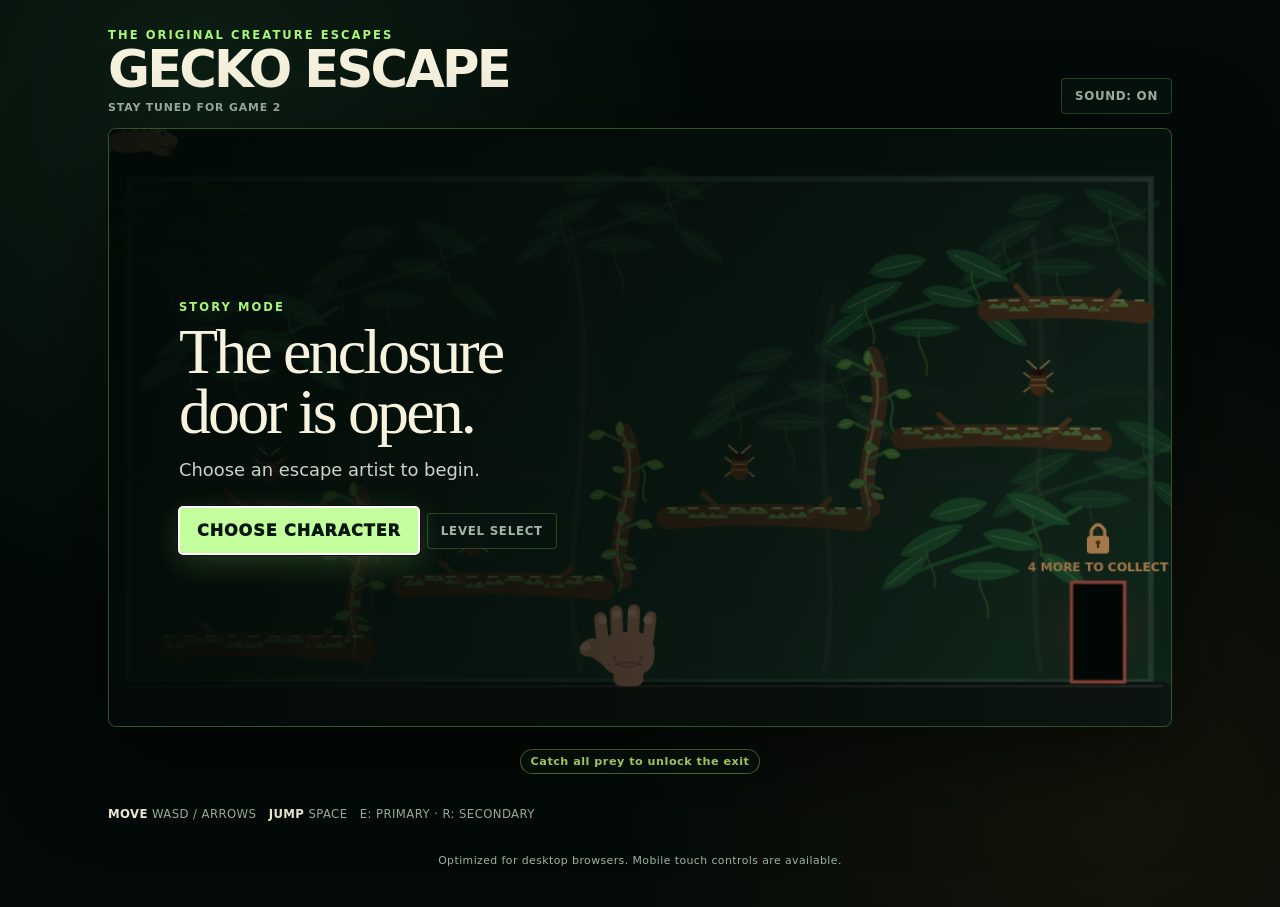
==== index.html @ ec593142 "Load Frenchie E sprite cleanup" ====
<!doctype html>
<html lang="en">
  <head>
    <meta charset="UTF-8" />
    <meta name="viewport" content="width=device-width, initial-scale=1, viewport-fit=cover" />
    <meta name="theme-color" content="#07150f" />
    <meta name="description" content="A tiny reptile and amphibian escape game by Alien Arboreal." />
    <title>Gecko Escape</title>
    <link rel="icon" href="data:image/svg+xml,%3Csvg xmlns='http://www.w3.org/2000/svg' viewBox='0 0 64 64'%3E%3Crect width='64' height='64' rx='14' fill='%2307150f'/%3E%3Cpath d='M13 34c7-15 22-21 35-12 7 5 3 14-5 12-5-1-5-7-1-8-9-5-17 2-20 10-2 6-7 10-12 9' fill='none' stroke='%238fe36a' stroke-width='6' stroke-linecap='round'/%3E%3Ccircle cx='48' cy='24' r='2' fill='%23fff7d6'/%3E%3C/svg%3E" />
    <link rel="stylesheet" href="style.css?v=20261022-main-stage-sizing" />
  </head>
  <body>
    <main class="game-shell">
      <header class="game-header">
        <div>
          <p class="eyebrow">ALIEN ARBOREAL PRESENTS</p>
          <h1>GECKO ESCAPE</h1>
          <p class="game-two-note">STAY TUNED FOR GAME 2</p>
        </div>
        <button id="soundButton" class="icon-button" type="button" aria-pressed="true" aria-label="Turn sound off">SOUND: ON</button>
      </header>

      <section class="stage-wrap" aria-label="Gecko Escape game">
        <canvas id="game" width="960" height="540" tabindex="0" aria-label="Gecko Escape. Choose a character, use arrow keys or WASD to move, Space to jump, and E for your ability."></canvas>

        <div id="overlay" class="overlay">
          <div class="panel">
            <button id="introBackButton" class="intro-back-button hidden" type="button">← BACK TO CHARACTERS</button>
            <p id="panelKicker" class="panel-kicker">STORY MODE</p>
            <h2 id="panelTitle">The enclosure door is open.</h2>
            <p id="panelText">This is almost certainly a trap. Unfortunately, you are a gecko.</p>
            <div id="characterSelect" class="character-select hidden" aria-label="Choose your escape artist">
              <button type="button" class="character-card" data-character="chameleon">
                <span class="character-icon chameleon-icon" aria-hidden="true">◉</span>
                <strong>CHAMELEON</strong>
                <small>Catches bugs with its tongue and changes colour to camouflage.</small>
              </button>
              <button type="button" class="character-card" data-character="crested">
                <span class="character-icon crested-icon" aria-hidden="true">♛</span>
                <strong>CRESTED GECKO</strong>
                <small>Uses a short tongue for nearby prey and drops its tail to escape danger.</small>
              </button>
              <button type="button" class="character-card" data-character="newt">
                <span class="character-icon newt-icon" aria-hidden="true">●</span>
                <strong>FIRE-BELLY NEWT</strong>
                <small>Regenerates health behind a temporary shield, uses toxic defence, and never needs air.</small>
              </button>
              <button type="button" class="character-card" data-character="frog">
                <span class="character-icon frog-icon" aria-hidden="true">●</span>
                <strong>DART FROG</strong>
                <small>Choose Azureus or the golden poison dart frog.</small>
              </button>
              <button type="button" class="character-card" data-character="boa">
                <span class="character-icon boa-icon" aria-hidden="true">≈</span>
                <strong>BLACK COLOMBIAN BOA</strong>
                <small>Coils to constrict hazards and strikes living enemies.</small>
              </button>
              <button type="button" class="character-card" data-character="opossum">
                <span class="character-icon opossum-icon" aria-hidden="true"><svg viewBox="0 0 40 40" width="32" height="32"><path d="M5 25C5 12 25 9 32 19c4 6-1 13-10 13H9Z" fill="#aaa5a0"/><path d="M29 18l9 4-8 4Z" fill="#efb2ae"/><circle cx="29" cy="18" r="2" fill="#111"/><path d="M8 28C-1 29 0 37 8 35" fill="none" stroke="#efb2ae" stroke-width="2.5" stroke-linecap="round"/><circle cx="13" cy="13" r="5" fill="#e6b2af"/></svg></span>
                <strong>VIRGINIA OPOSSUM</strong>
                <small>Hisses to stun nearby enemies and plays dead to avoid danger.</small>
              </button>
              <button type="button" class="character-card" data-character="bat">
                <span class="character-icon bat-icon" aria-hidden="true">🦇</span>
                <strong>EGYPTIAN FRUIT BAT</strong>
                <small>Flies automatically, hangs upside down, and uses echolocation to reveal food.</small>
              </button>
              <button type="button" class="character-card" data-character="goat">
                <span class="character-icon goat-icon" aria-hidden="true">♑</span>
                <strong>GOAT</strong>
                <small>Headbutts enemies and launches into an unreasonable mountain scramble.</small>
              </button>
              <button type="button" class="character-card" data-character="highland">
                <span class="character-icon highland-icon" aria-hidden="true">♉</span>
                <strong>HIGHLAND COW</strong>
                <small>Tosses enemies with its horns and becomes an unstoppable wall of hair.</small>
              </button>
              <button type="button" class="character-card" data-character="devilfox">
                <span class="character-icon devilfox-icon" aria-hidden="true">♢</span>
                <strong>FOX</strong>
                <small>Pounces on enemies and blinks through danger in a cloud of beautiful misconduct.</small>
              </button>
              <button type="button" class="character-card hidden" data-character="foxLab">
                <span class="character-icon devilfox-icon" aria-hidden="true">🦊</span>
                <strong>EXPERIMENTAL FOX</strong>
                <small>Separate movement prototype. Run, turn, jump, and land.</small>
              </button>
              <button type="button" class="character-card hidden" data-character="foxAlt">
                <span class="character-icon devilfox-icon" aria-hidden="true">🦊</span>
                <strong>ALT FOX</strong>
                <small>Saved version of the fox movement prototype.</small>
              </button>
            </div>
            <div id="levelSelect" class="character-select hidden" aria-label="Choose a level">
              <button type="button" class="character-card" data-level="0"><strong>LEVEL 1</strong><small>Enclosure</small></button>
              <button type="button" class="character-card" data-level="1"><strong>LEVEL 2</strong><small>Aquarium</small></button>
              <button type="button" class="character-card" data-level="2"><strong>LEVEL 3</strong><small>Kitchen</small></button>
              <button type="button" class="character-card" data-level="3"><strong>LEVEL 4</strong><small>Living Room</small></button>
              <button type="button" class="character-card" data-level="4"><strong>LEVEL 5</strong><small>Highway</small></button>
              <button type="button" class="character-card" data-level="5"><strong>LEVEL 6</strong><small>Boat Escape</small></button>
              <button type="button" class="character-card hidden" data-level="6"><strong>FOX MOVEMENT LAB</strong><small>Experimental Fox</small></button>
            </div>
            <div class="start-actions">
              <button id="primaryButton" class="primary-button" type="button">BEGIN ESCAPE</button>
              <button id="secondaryButton" class="secondary-button hidden" type="button">LEVEL SELECT</button>
            </div>
            <div id="crestedSkinSelect" class="crest-skin-select hidden" role="group" aria-label="Choose crested gecko pattern">
              <span>CRESTED GECKO PATTERN</span>
              <button type="button" data-crestie-skin="classic" aria-pressed="true">Classic</button>
              <button type="button" data-crestie-skin="super-dalmatian" aria-pressed="false">Super Dalmatian</button>
              <button type="button" data-crestie-skin="halloween" aria-pressed="false">Harlequin / Halloween</button>
            </div>
            <div id="frogSkinSelect" class="frog-skin-select hidden" role="group" aria-label="Choose dart frog species">
              <span>DART FROG SPECIES</span>
              <button type="button" data-frog-skin="azureus" aria-pressed="true">Azureus (Blue)</button>
              <button type="button" data-frog-skin="terribilis" aria-pressed="false">Terribilis (Yellow)</button>
            </div>
          </div>
        </div>

        <div id="hud" class="hud hidden" aria-live="polite">
          <span id="levelLabel">LEVEL 1 · EASY</span>
          <span id="bugLabel">BUGS 0/3</span>
          <span id="abilityLabel">ABILITY READY</span>
          <span id="lifeLabel">♥ ♥ ♥</span>
          <div class="hud-actions" aria-label="Level navigation">
            <button id="gameCharactersButton" class="hud-nav-button" type="button" aria-label="Back to characters">CHARACTERS</button>
            <button id="restartLevelButton" class="hud-nav-button hud-restart-button" type="button" aria-label="Restart this level">RESTART</button>
            <button id="gameBackButton" class="hud-nav-button" type="button" aria-label="Open level select">LEVEL SELECT</button>
          </div>
        </div>
      </section>

      <p id="objectiveHint" class="objective-hint" aria-live="polite">Catch all prey to unlock the exit</p>
      <div class="controls-row">
        <p class="keyboard-help"><strong>MOVE</strong> WASD / ARROWS &nbsp; <strong>JUMP</strong> SPACE &nbsp; <span id="abilityKeyHelp">E: PRIMARY · R: SECONDARY</span></p>
        <div class="touch-controls" aria-label="Touch controls">
          <div class="touch-move">
            <span class="touch-control-label">MOVE</span>
            <div id="moveStick" class="move-stick" role="slider" aria-label="Move in any direction" aria-valuemin="-1" aria-valuemax="1" aria-valuenow="0" aria-valuetext="Neutral">
              <span class="move-stick-knob" id="moveStickKnob" aria-hidden="true"></span>
            </div>
          </div>
          <div class="touch-actions" aria-label="Actions">
            <button type="button" data-control="jump" aria-label="Jump">JUMP ↑</button>
            <button id="abilityButton" type="button" data-control="primary" class="ability-control" aria-label="Use primary ability">ABILITY</button>
            <button id="tongueButton" type="button" data-control="secondary" class="tongue-control hidden" aria-label="Use secondary ability">SPECIAL</button>
            <button type="button" data-control="investigate" class="hidden" aria-label="Investigate">SNIFF</button>
          </div>
        </div>
      </div>
      <p class="browser-note">Optimized for desktop browsers. Mobile touch controls are available.</p>
    </main>
    <script src="game.js?v=20261024-frenchie-e-shape-cleanup"></script>
  </body>
</html>
---- style.css ----
:root {
  color-scheme: dark;
  --ink: #f7f3df;
  --muted: #9eb6a6;
  --acid: #a9f576;
  --acid-dark: #234d31;
  --night: #030a07;
  --panel: #0a1912;
  --line: rgba(169, 245, 118, 0.22);
}

* { box-sizing: border-box; }

html, body { min-height: 100%; }

body {
  margin: 0;
  background:
    radial-gradient(circle at 16% 12%, rgba(45, 105, 65, .22), transparent 32rem),
    radial-gradient(circle at 88% 90%, rgba(110, 79, 33, .16), transparent 34rem),
    var(--night);
  color: var(--ink);
  font-family: Inter, ui-sans-serif, system-ui, -apple-system, BlinkMacSystemFont, "Segoe UI", sans-serif;
  overflow-x: hidden;
}

button { font: inherit; }

.game-shell {
  width: min(1120px, 100%);
  min-height: 100vh;
  min-height: 100dvh;
  margin: 0 auto;
  padding: max(clamp(14px, 2.5vw, 28px), env(safe-area-inset-top)) max(clamp(14px, 2.5vw, 28px), env(safe-area-inset-right)) max(clamp(14px, 2.5vw, 28px), env(safe-area-inset-bottom)) max(clamp(14px, 2.5vw, 28px), env(safe-area-inset-left));
  display: grid;
  align-content: center;
  gap: 14px;
}

.game-header {
  display: flex;
  align-items: end;
  justify-content: space-between;
  gap: 18px;
}

.eyebrow,
.panel-kicker {
  margin: 0 0 4px;
  color: var(--acid);
  font-size: .72rem;
  font-weight: 900;
  letter-spacing: .18em;
}

h1 {
  margin: 0;
  font-size: clamp(1.55rem, 4vw, 3.3rem);
  line-height: .9;
  letter-spacing: -.055em;
}

.game-two-note { margin: 9px 0 0; color: var(--muted); font-size: .68rem; font-weight: 850; letter-spacing: .08em; }

.icon-button,
.secondary-button {
  border: 1px solid var(--line);
  background: rgba(7, 21, 15, .8);
  color: var(--muted);
  padding: 10px 13px;
  border-radius: 4px;
  font-size: .74rem;
  font-weight: 800;
  letter-spacing: .06em;
  cursor: pointer;
}

.stage-wrap {
  position: relative;
  width: 100%;
  aspect-ratio: 16 / 9;
  overflow: hidden;
  border: 1px solid rgba(169, 245, 118, .28);
  border-radius: 8px;
  background: #07150f;
  box-shadow: 0 30px 100px rgba(0,0,0,.52), inset 0 0 0 1px rgba(255,255,255,.03);
}

canvas {
  display: block;
  width: 100%;
  height: 100%;
  touch-action: none;
}

.overlay {
  position: absolute;
  inset: 0;
  display: grid;
  place-items: center;
  padding: 24px;
  background: linear-gradient(90deg, rgba(2,9,6,.93), rgba(2,9,6,.62) 60%, rgba(2,9,6,.28));
  overflow-y: auto;
}

.panel {
  width: min(760px, 100%);
  padding: clamp(22px, 4vw, 46px);
  margin-right: auto;
}

.panel h2 {
  max-width: 12ch;
  margin: 8px 0 14px;
  font-family: Georgia, "Times New Roman", serif;
  font-size: clamp(2rem, 5vw, 4.7rem);
  font-weight: 400;
  line-height: .94;
  letter-spacing: -.045em;
}

.panel p:not(.panel-kicker) {
  max-width: 42ch;
  margin: 0 0 24px;
  color: #c7d5ca;
  font-size: clamp(.95rem, 1.8vw, 1.12rem);
  line-height: 1.55;
}

.primary-button {
  border: 0;
  border-radius: 4px;
  background: var(--acid);
  color: #07150f;
  padding: 14px 18px;
  font-weight: 950;
  letter-spacing: .06em;
  cursor: pointer;
  box-shadow: 0 8px 30px rgba(169,245,118,.2);
}

.primary-button:hover,
.primary-button:focus-visible { background: #c3ff9d; transform: translateY(-1px); }

.secondary-button { margin-left: 8px; }

.start-actions { display: flex; align-items: center; gap: 8px; margin-top: 12px; }
.start-actions .secondary-button { margin-left: 0; }
.crest-skin-select { display: flex; flex-wrap: wrap; align-items: center; gap: 5px; margin: 9px 0 0; }
.crest-skin-select span { margin-right: 3px; color: #b8c9bc; font-size: .62rem; font-weight: 900; letter-spacing: .07em; }
.crest-skin-select button { padding: 4px 8px; border: 1px solid var(--line); border-radius: 999px; background: rgba(16,37,26,.72); color: var(--ink); font: inherit; font-size: .66rem; line-height: 1.2; cursor: pointer; }
.crest-skin-select button[aria-pressed="true"],
.frog-skin-select button[aria-pressed="true"] { border-color: var(--acid); color: var(--acid); }
.frog-skin-select { display: flex; flex-wrap: wrap; align-items: center; gap: 5px; margin: 8px 0 0; }
.frog-skin-select span { margin-right: 3px; color: #b8c9bc; font-size: .62rem; font-weight: 900; letter-spacing: .07em; }
.frog-skin-select button { padding: 4px 8px; border: 1px solid var(--line); border-radius: 999px; background: rgba(16,37,26,.72); color: var(--ink); font: inherit; font-size: .66rem; line-height: 1.2; cursor: pointer; }
.intro-back-button { display: inline-flex; min-height: 32px; margin: 0 0 9px; padding: 5px 10px; border: 1px solid var(--line); border-radius: 999px; background: rgba(16,37,26,.72); color: var(--ink); font: inherit; font-size: .67rem; font-weight: 900; letter-spacing: .05em; cursor: pointer; }
.intro-back-button:hover,.intro-back-button:focus-visible { border-color: var(--acid); color: var(--acid); }

.character-select {
  display: grid;
  grid-template-columns: repeat(3, minmax(0, 1fr));
  gap: 8px;
  margin: 12px 0 0;
}

.character-card {
  min-height: 112px;
  padding: 10px 11px;
  border: 1px solid var(--line);
  border-radius: 7px;
  background: rgba(7, 21, 15, .88);
  color: var(--ink);
  text-align: left;
  cursor: pointer;
}

.character-card:hover,
.character-card:focus-visible,
.character-card.is-selected {
  border-color: var(--acid);
  background: #10251a;
  transform: translateY(-2px);
}

.character-card strong,
.character-card small { display: block; }
.character-card strong { margin: 6px 0 4px; font-size: .75rem; letter-spacing: .05em; }
.character-card small { color: #b8c9bc; font-size: .76rem; line-height: 1.35; }
.character-icon { display: grid; place-items: center; width: 36px; height: 36px; border-radius: 50%; font-size: 1.2rem; }
.chameleon-icon { background: #567d35; color: #efffb4; }
.crested-icon { background: #a9f576; color: #07150f; }
.newt-icon { background: #15171a; color: #f05a31; border: 2px solid #f05a31; }
.frog-icon { background: #246fbb; color: #071626; border: 2px solid #6dc5ff; }
.boa-icon { background: #08090a; color: #aaaeb5; border: 2px solid #555b63; font-size: 1.6rem; }
.raccoon-icon { background: #73777a; color: #1d2022; border: 2px solid #bfc3c4; }
.opossum-icon { background: #b8b2aa; color: #5c4a49; border: 2px solid #e2adad; font-size: 1.5rem; }
.bat-icon { background: #26243a; color: #d5b0ff; border: 2px solid #806956; font-size: 1.6rem; }
.goat-icon { background: #d9d0bb; color: #493b2d; border: 2px solid #8d806e; font-size: 1.5rem; }
.highland-icon { background: #a95029; color: #f2ddbd; border: 2px solid #d17a43; font-size: 1.5rem; }
.devilfox-icon { background: #45143b; color: #ff82bd; border: 2px solid #b74766; font-size: 1.5rem; }

.hud {
  position: absolute;
  inset: 0 0 auto;
  display: flex;
  justify-content: space-between;
  gap: 12px;
  padding: 13px 16px;
  color: #f8f4de;
  font-size: clamp(.68rem, 1.5vw, .83rem);
  font-weight: 900;
  letter-spacing: .08em;
  pointer-events: none;
  text-shadow: 0 2px 5px #000;
}

#lifeLabel { color: #f2a19b; }

.hud-actions {
  position: absolute;
  top: 44px;
  right: 12px;
  z-index: 2;
  display: flex;
  gap: 6px;
  pointer-events: auto;
}
.hud-nav-button {
  min-height: 34px;
  padding: 6px 10px;
  border: 1px solid rgba(169,245,118,.48);
  border-radius: 999px;
  background: rgba(7,21,15,.92);
  color: #f8f4de;
  font: inherit;
  font-size: .62rem;
  font-weight: 900;
  letter-spacing: .06em;
  cursor: pointer;
}
.hud-nav-button:hover,.hud-nav-button:focus-visible { border-color: var(--acid); color: var(--acid); }
.objective-hint { width: max-content; max-width: 100%; margin: 8px auto 0; padding: 5px 10px; border: 1px solid rgba(210,255,127,.42); border-radius: 999px; background: rgba(7,21,15,.86); color: #d2ff7f; text-align: center; font-size: clamp(.58rem, 1.25vw, .7rem); font-weight: 900; letter-spacing: .045em; }
.hud-restart-button { border-color: rgba(210,255,127,.72); }
.browser-note { margin: 0 0 12px; color: var(--muted); text-align: center; font-size: .68rem; letter-spacing: .04em; }

.controls-row {
  display: flex;
  align-items: center;
  justify-content: space-between;
  gap: 16px;
  min-height: 52px;
}

.keyboard-help {
  margin: 0;
  color: var(--muted);
  font-size: .73rem;
  letter-spacing: .035em;
}

.keyboard-help strong { color: var(--ink); }

.touch-controls { display: none; }

.touch-move { position: relative; display: grid; justify-items: center; gap: 5px; flex: 0 0 auto; touch-action: none; }
.touch-move::before {
  content: "";
  position: absolute;
  z-index: 1;
  inset: -20px;
  border-radius: 50%;
  background: transparent;
  touch-action: none;
}
.touch-actions { position: relative; z-index: 2; }
.touch-control-label { color: var(--muted); font-size: .58rem; font-weight: 900; letter-spacing: .14em; }
.move-stick {
  position: relative;
  width: 112px;
  height: 112px;
  border: 1px solid rgba(169,245,118,.42);
  border-radius: 50%;
  background: radial-gradient(circle, rgba(169,245,118,.12) 0 34%, rgba(16,37,26,.96) 36% 100%);
  box-shadow: inset 0 0 0 7px rgba(255,255,255,.025), 0 5px 16px rgba(0,0,0,.28);
  touch-action: none;
  user-select: none;
  -webkit-user-select: none;
}
.move-stick::before, .move-stick::after {
  content: "";
  position: absolute;
  left: 50%;
  top: 50%;
  background: rgba(169,245,118,.16);
  transform: translate(-50%,-50%);
  pointer-events: none;
}
.move-stick::before { width: 1px; height: 72%; }
.move-stick::after { width: 72%; height: 1px; }
.move-stick-knob {
  position: absolute;
  z-index: 1;
  left: 50%;
  top: 50%;
  width: 42px;
  height: 42px;
  border: 2px solid rgba(247,243,223,.82);
  border-radius: 50%;
  background: linear-gradient(145deg, #a9f576, #477d3f);
  box-shadow: 0 3px 12px rgba(0,0,0,.45), inset 0 0 0 3px rgba(4,18,10,.2);
  transform: translate(-50%,-50%);
  pointer-events: none;
}
.touch-actions { display: grid; grid-template-columns: repeat(2,minmax(66px,1fr)); gap: 8px; justify-items: stretch; align-content: center; }
.touch-controls button {
  min-width: 66px;
  min-height: 50px;
  padding: 7px 8px;
  border: 1px solid var(--line);
  border-radius: 12px;
  background: #10251a;
  color: var(--ink);
  font-size: .68rem;
  line-height: 1.1;
  font-weight: 900;
  letter-spacing: .035em;
  touch-action: none;
  user-select: none;
  -webkit-user-select: none;
}
.touch-controls .ability-control { color: #ffcab0; }
.touch-controls .tongue-control { color: #ff9eb8; }
.touch-controls button:active { background: var(--acid-dark); transform: translateY(1px); }
.touch-controls button::after { content: attr(data-status); display: block; margin-top: 3px; font-size: .52rem; letter-spacing: .12em; opacity: .72; }
.touch-controls button.is-cooling { opacity: .58; border-style: dashed; filter: saturate(.65); }
.hidden { display: none !important; }

@media (hover: none), (pointer: coarse), (max-width: 760px) {
  .game-shell { align-content: start; padding: max(12px, env(safe-area-inset-top)) max(12px, env(safe-area-inset-right)) max(12px, env(safe-area-inset-bottom)) max(12px, env(safe-area-inset-left)); }
  .game-header { align-items: center; }
  .eyebrow { font-size: .58rem; }
  .icon-button { padding: 8px 9px; }
  .keyboard-help { display: none; }
  .touch-controls {
    display: flex;
    width: 100%;
    min-height: 158px;
    align-items: center;
    justify-content: space-between;
    gap: 12px;
    padding: 9px 12px;
    border: 1px solid rgba(169,245,118,.15);
    border-radius: 16px;
    background: linear-gradient(135deg, rgba(10,25,18,.96), rgba(5,14,10,.96));
    touch-action: none;
  }
  .touch-actions { grid-template-columns: minmax(84px,1fr); grid-auto-rows: 44px; gap: 6px; min-width: 84px; }
  .touch-actions [data-control="jump"] { grid-column: 1; grid-row: 1; }
  .touch-controls button { min-width: 84px; min-height: 44px; font-size: .7rem; }
  .controls-row { justify-content: stretch; }
  .overlay { padding: 10px; }
  .panel { padding: 18px; }
  .overlay.character-menu { position: fixed; inset: 0; z-index: 30; background: rgba(2,9,6,.97); }
  .overlay.character-menu .panel { width: min(680px, 100%); max-height: 100%; overflow-y: auto; padding: 14px; }
  .overlay.character-menu .panel h2 { font-size: clamp(1.55rem, 6vw, 2.4rem); max-width: none; }
  .overlay.character-menu .character-select { grid-template-columns: repeat(2, minmax(0,1fr)); gap: 7px; }
  .overlay.character-menu .character-card { min-height: 92px; display: block; padding: 8px; }
  .overlay.character-menu .character-icon { width: 28px; height: 28px; }
  .overlay.character-menu .character-card strong { margin: 4px 0 2px; font-size: .63rem; }
  .overlay.character-menu .character-card small { font-size: .61rem; line-height: 1.2; }
  .panel h2 { font-size: clamp(1.6rem, 7vw, 3.2rem); margin-bottom: 8px; }
  .panel p:not(.panel-kicker) { margin-bottom: 14px; line-height: 1.35; }
  .primary-button { padding: 11px 14px; }
  .character-select { grid-template-columns: repeat(3, minmax(0,1fr)); gap: 6px; margin-top: 8px; }
  .crest-skin-select { gap: 4px; }
  .crest-skin-select span { flex-basis: 100%; }
  .crest-skin-select button { flex: 0 1 auto; padding: 4px 7px; font-size: .63rem; }
  .character-card { min-height: 88px; display: block; padding: 8px; }
  .character-card .character-icon { width: 30px; height: 30px; }
  .character-card strong { margin: 1px 0 2px; }
}

@media (max-height: 600px) and (orientation: landscape) {
  .game-shell { padding-block: 8px; gap: 7px; }
  .game-header { display: none; }
  /* Keep the playfield's 16:9 width tied to the viewport. An auto width in
     this height-constrained grid can shrink the whole game when menus change. */
  .stage-wrap { width: 100%; max-height: none; margin-inline: 0; }
  .touch-controls { min-height: 158px; padding-block: 4px; }
  .move-stick { width: 84px; height: 84px; }
  .move-stick-knob { width: 34px; height: 34px; }
  .touch-actions { grid-template-columns: minmax(84px,1fr); grid-auto-rows: 42px; gap: 4px; min-width: 84px; }
  .touch-actions [data-control="jump"] { grid-column: 1; grid-row: 1; }
  .touch-controls button { min-width: 84px; min-height: 42px; padding: 3px; font-size: .62rem; }
  .controls-row { min-height: 132px; }
}

@media (max-width: 420px) {
  .game-shell { padding-inline: max(8px, env(safe-area-inset-left)) max(8px, env(safe-area-inset-right)); gap: 9px; }
  .move-stick { width: 98px; height: 98px; }
  .move-stick-knob { width: 38px; height: 38px; }
  .touch-controls { padding-inline: 8px; gap: 8px; }
  .touch-actions { grid-template-columns: minmax(84px,1fr); gap: 6px; }
  .touch-controls button { min-width: 84px; min-height: 44px; padding: 5px; font-size: .62rem; }
}

@media (prefers-reduced-motion: reduce) {
  *, *::before, *::after { scroll-behavior: auto !important; transition: none !important; }
}

.overlay.character-menu .panel { width: min(900px, 100%); padding: clamp(12px, 2vw, 24px); }
.overlay.character-menu .panel h2 { font-size: clamp(2rem, 4.4vw, 3.2rem); max-width: 18ch; }

.overlay.character-menu { overflow: hidden; padding: 12px; }
.overlay.character-menu .panel { padding: 16px 22px; }
.overlay.character-menu .panel h2 { margin: 4px 0 8px; font-size: clamp(2rem, 3.2vw, 2.8rem); }
.overlay.character-menu .panel p:not(.panel-kicker) { margin-bottom: 8px; font-size: .94rem; }
.overlay.character-menu .character-select { margin-top: 7px; gap: 7px; }
.overlay.character-menu .character-card { min-height: 88px; padding: 7px 9px; }
.overlay.character-menu .character-card strong { margin: 4px 0 2px; font-size: .7rem; }
.overlay.character-menu .character-card small { font-size: .68rem; line-height: 1.2; }
.overlay.character-menu .character-icon { width: 30px; height: 30px; }
.overlay.character-menu .start-actions { margin-top: 8px; }
@media (max-width: 760px) {
  .overlay.character-menu { padding: 8px; }
  .overlay.character-menu .panel { padding: 12px; }
  .overlay.character-menu .panel h2 { font-size: clamp(1.55rem, 6vw, 2.4rem); }
  .overlay.character-menu .character-card { min-height: 88px; display: block; padding: 7px; }
  .overlay.character-menu .character-card strong { font-size: .63rem; }
  .overlay.character-menu .character-card small { font-size: .61rem; }
}
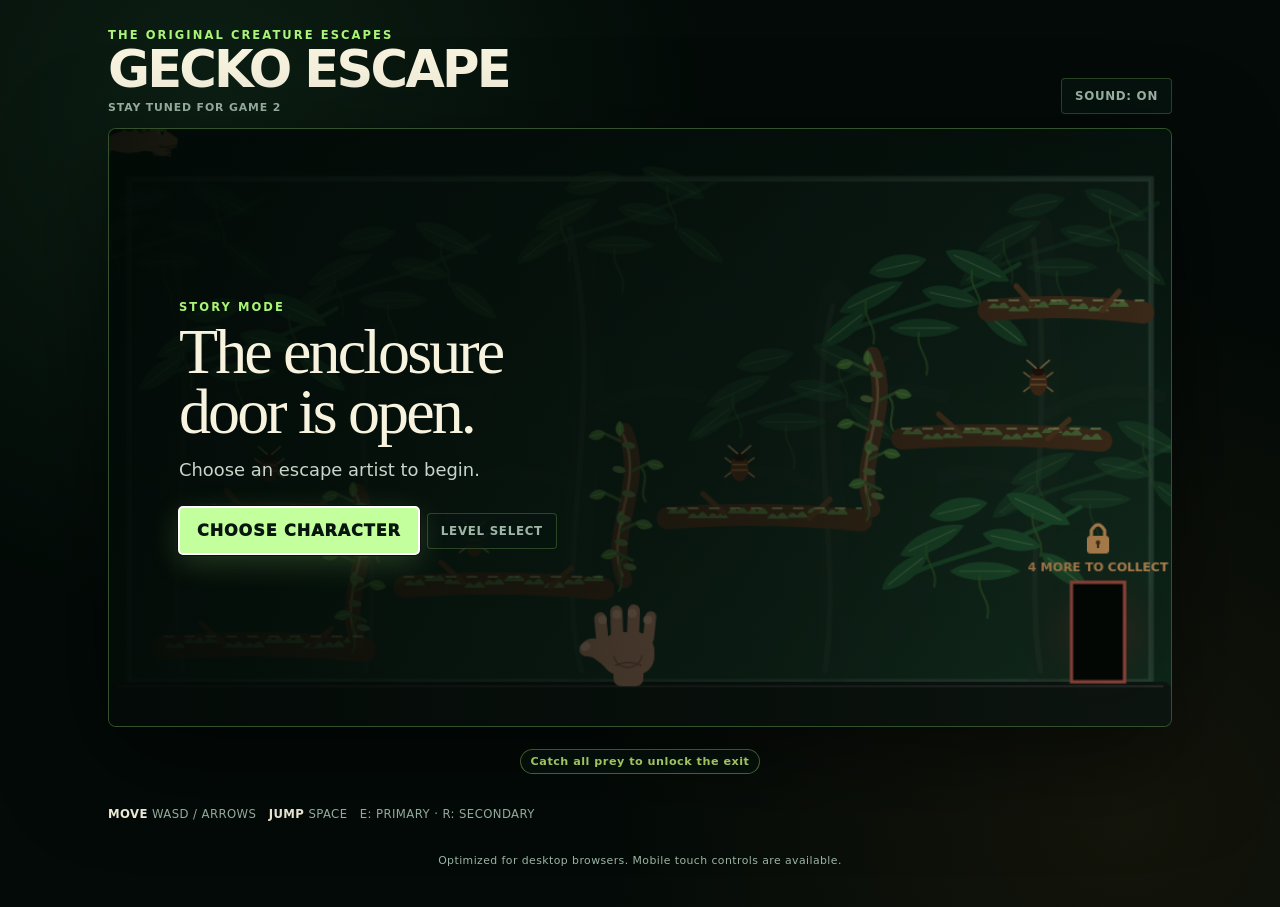
==== commit f4a072cd: "Load simplified Frenchie in main game" ====
--- a/index.html
+++ b/index.html
@@ -151,6 +151,6 @@
       </div>
       <p class="browser-note">Optimized for desktop browsers. Mobile touch controls are available.</p>
     </main>
-    <script src="game.js?v=20261024-frenchie-e-shape-cleanup"></script>
+    <script src="game.js?v=20261024-frenchie-simple-v1"></script>
   </body>
 </html>
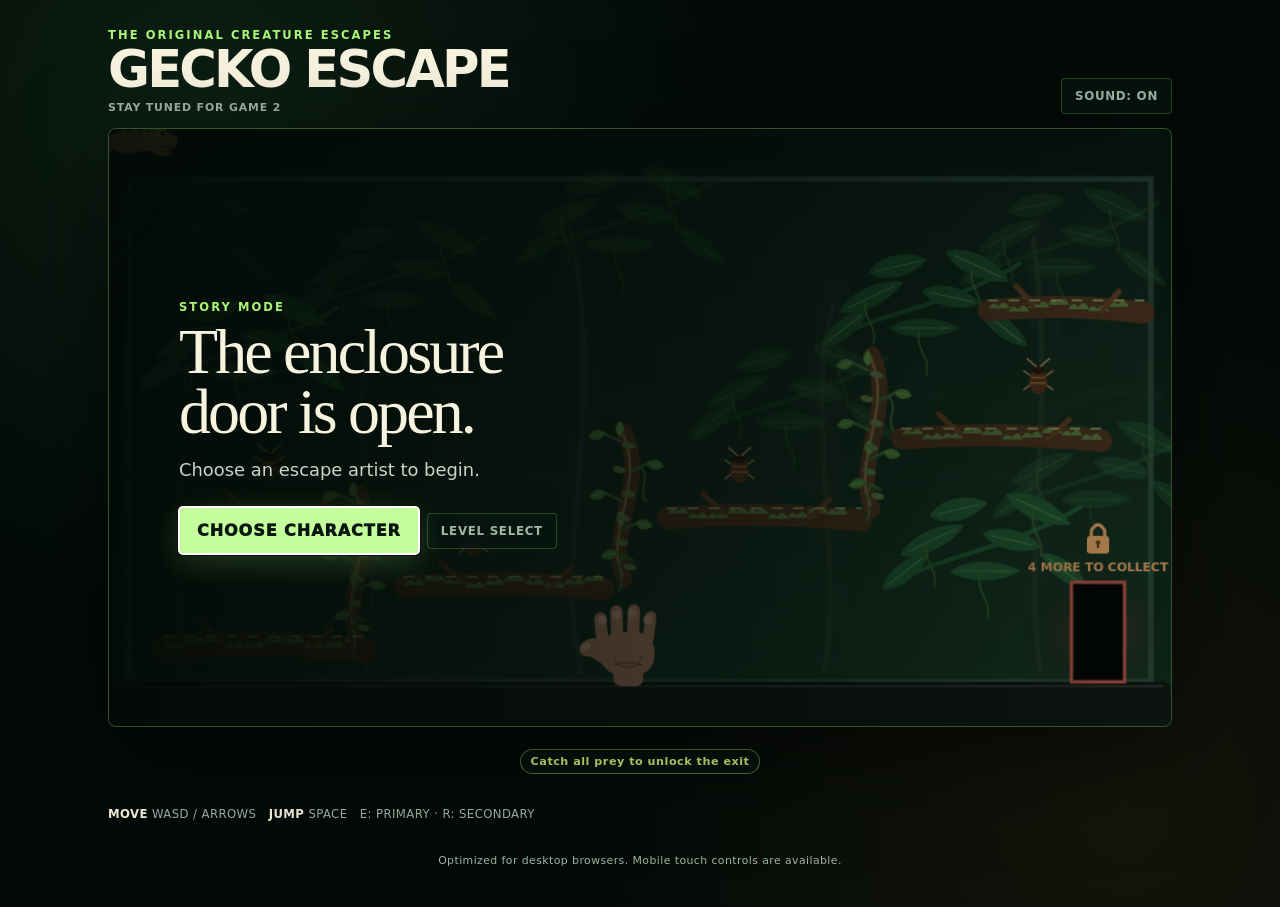
==== commit f6e86512: "Refresh Frenchie sprite cache" ====
--- a/index.html
+++ b/index.html
@@ -151,6 +151,6 @@
       </div>
       <p class="browser-note">Optimized for desktop browsers. Mobile touch controls are available.</p>
     </main>
-    <script src="game.js?v=20261024-frenchie-simple-v1"></script>
+    <script src="game.js?v=20261024-frenchie-face-simple-v2"></script>
   </body>
 </html>
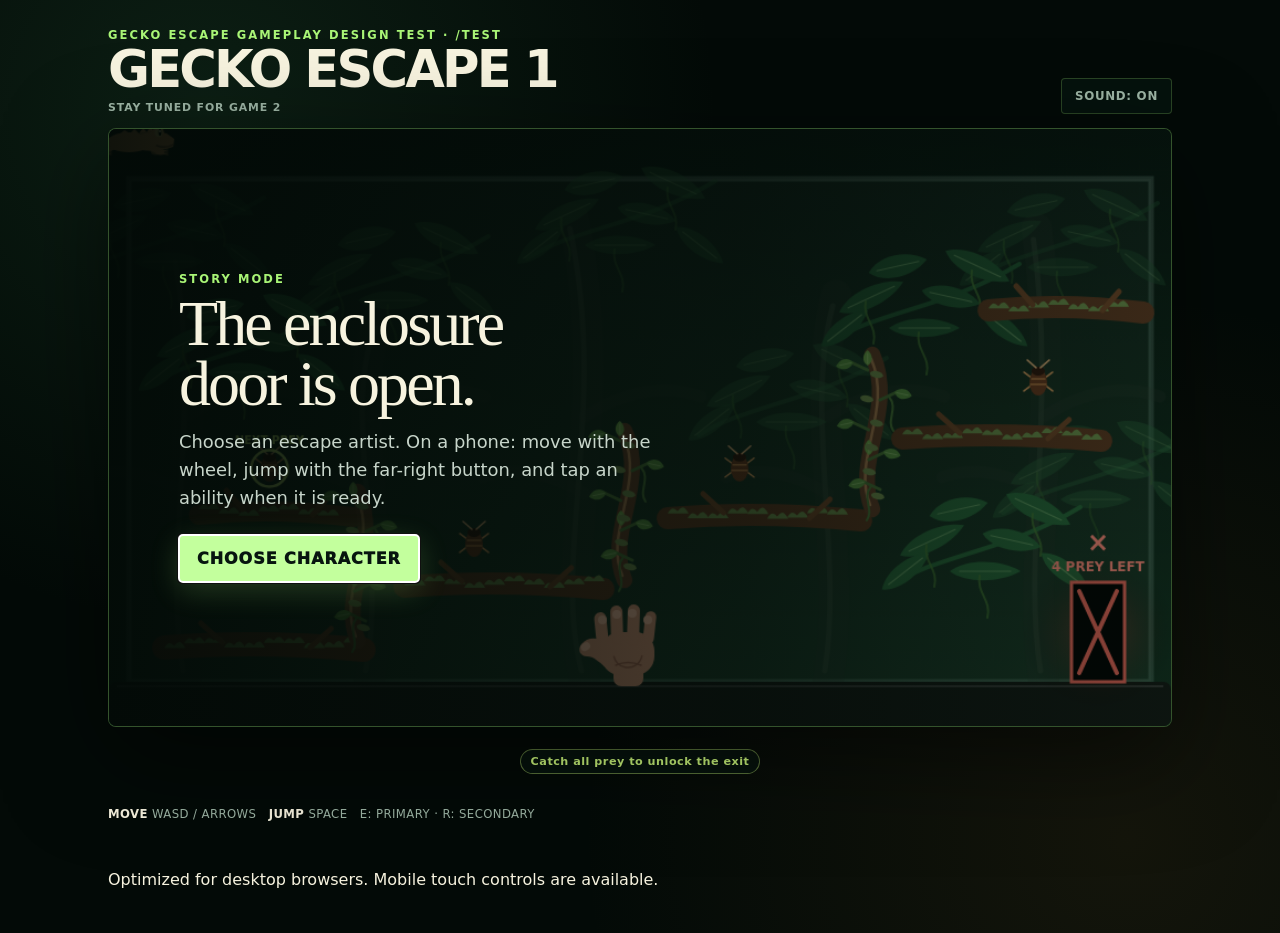
==== commit 9703b4d5: "Promote unified test build to live game" ====
--- a/index.html
+++ b/index.html
@@ -7,7 +7,7 @@
     <meta name="description" content="A tiny reptile and amphibian escape game by Alien Arboreal." />
     <title>Gecko Escape</title>
     <link rel="icon" href="data:image/svg+xml,%3Csvg xmlns='http://www.w3.org/2000/svg' viewBox='0 0 64 64'%3E%3Crect width='64' height='64' rx='14' fill='%2307150f'/%3E%3Cpath d='M13 34c7-15 22-21 35-12 7 5 3 14-5 12-5-1-5-7-1-8-9-5-17 2-20 10-2 6-7 10-12 9' fill='none' stroke='%238fe36a' stroke-width='6' stroke-linecap='round'/%3E%3Ccircle cx='48' cy='24' r='2' fill='%23fff7d6'/%3E%3C/svg%3E" />
-    <link rel="stylesheet" href="style.css?v=20261022-main-stage-sizing" />
+    <link rel="stylesheet" href="style.css?v=20261027-unified" />
   </head>
   <body>
     <main class="game-shell">
@@ -26,7 +26,7 @@
         <div id="overlay" class="overlay">
           <div class="panel">
             <button id="introBackButton" class="intro-back-button hidden" type="button">← BACK TO CHARACTERS</button>
-            <p id="panelKicker" class="panel-kicker">STORY MODE</p>
+          <p id="panelKicker" class="panel-kicker">STORY MODE</p>
             <h2 id="panelTitle">The enclosure door is open.</h2>
             <p id="panelText">This is almost certainly a trap. Unfortunately, you are a gecko.</p>
             <div id="characterSelect" class="character-select hidden" aria-label="Choose your escape artist">
@@ -151,6 +151,6 @@
       </div>
       <p class="browser-note">Optimized for desktop browsers. Mobile touch controls are available.</p>
     </main>
-    <script src="game.js?v=20261024-frenchie-face-simple-v2"></script>
+    <script src="game.js?v=20261027-unified"></script>
   </body>
 </html>
--- a/style.css
+++ b/style.css
@@ -149,24 +149,18 @@
 .crest-skin-select { display: flex; flex-wrap: wrap; align-items: center; gap: 5px; margin: 9px 0 0; }
 .crest-skin-select span { margin-right: 3px; color: #b8c9bc; font-size: .62rem; font-weight: 900; letter-spacing: .07em; }
 .crest-skin-select button { padding: 4px 8px; border: 1px solid var(--line); border-radius: 999px; background: rgba(16,37,26,.72); color: var(--ink); font: inherit; font-size: .66rem; line-height: 1.2; cursor: pointer; }
-.crest-skin-select button[aria-pressed="true"],
-.frog-skin-select button[aria-pressed="true"] { border-color: var(--acid); color: var(--acid); }
-.frog-skin-select { display: flex; flex-wrap: wrap; align-items: center; gap: 5px; margin: 8px 0 0; }
-.frog-skin-select span { margin-right: 3px; color: #b8c9bc; font-size: .62rem; font-weight: 900; letter-spacing: .07em; }
-.frog-skin-select button { padding: 4px 8px; border: 1px solid var(--line); border-radius: 999px; background: rgba(16,37,26,.72); color: var(--ink); font: inherit; font-size: .66rem; line-height: 1.2; cursor: pointer; }
-.intro-back-button { display: inline-flex; min-height: 32px; margin: 0 0 9px; padding: 5px 10px; border: 1px solid var(--line); border-radius: 999px; background: rgba(16,37,26,.72); color: var(--ink); font: inherit; font-size: .67rem; font-weight: 900; letter-spacing: .05em; cursor: pointer; }
-.intro-back-button:hover,.intro-back-button:focus-visible { border-color: var(--acid); color: var(--acid); }
+.crest-skin-select button[aria-pressed="true"] { border-color: var(--acid); color: var(--acid); }
 
 .character-select {
   display: grid;
-  grid-template-columns: repeat(3, minmax(0, 1fr));
-  gap: 8px;
-  margin: 12px 0 0;
+  grid-template-columns: repeat(4, minmax(0, 1fr));
+  gap: 10px;
+  margin: 18px 0 0;
 }
 
 .character-card {
-  min-height: 112px;
-  padding: 10px 11px;
+  min-height: 148px;
+  padding: 15px 13px;
   border: 1px solid var(--line);
   border-radius: 7px;
   background: rgba(7, 21, 15, .88);
@@ -176,8 +170,7 @@
 }
 
 .character-card:hover,
-.character-card:focus-visible,
-.character-card.is-selected {
+.character-card:focus-visible {
   border-color: var(--acid);
   background: #10251a;
   transform: translateY(-2px);
@@ -185,7 +178,7 @@
 
 .character-card strong,
 .character-card small { display: block; }
-.character-card strong { margin: 6px 0 4px; font-size: .75rem; letter-spacing: .05em; }
+.character-card strong { margin: 9px 0 6px; font-size: .78rem; letter-spacing: .06em; }
 .character-card small { color: #b8c9bc; font-size: .76rem; line-height: 1.35; }
 .character-icon { display: grid; place-items: center; width: 36px; height: 36px; border-radius: 50%; font-size: 1.2rem; }
 .chameleon-icon { background: #567d35; color: #efffb4; }
@@ -217,32 +210,30 @@
 
 #lifeLabel { color: #f2a19b; }
 
-.hud-actions {
+.hud-back-button {
   position: absolute;
   top: 44px;
   right: 12px;
   z-index: 2;
-  display: flex;
-  gap: 6px;
-  pointer-events: auto;
-}
-.hud-nav-button {
+  min-width: 62px;
   min-height: 34px;
   padding: 6px 10px;
   border: 1px solid rgba(169,245,118,.48);
   border-radius: 999px;
-  background: rgba(7,21,15,.92);
+  background: rgba(7,21,15,.9);
   color: #f8f4de;
   font: inherit;
-  font-size: .62rem;
+  font-size: .65rem;
   font-weight: 900;
-  letter-spacing: .06em;
+  letter-spacing: .08em;
   cursor: pointer;
-}
-.hud-nav-button:hover,.hud-nav-button:focus-visible { border-color: var(--acid); color: var(--acid); }
-.objective-hint { width: max-content; max-width: 100%; margin: 8px auto 0; padding: 5px 10px; border: 1px solid rgba(210,255,127,.42); border-radius: 999px; background: rgba(7,21,15,.86); color: #d2ff7f; text-align: center; font-size: clamp(.58rem, 1.25vw, .7rem); font-weight: 900; letter-spacing: .045em; }
-.hud-restart-button { border-color: rgba(210,255,127,.72); }
-.browser-note { margin: 0 0 12px; color: var(--muted); text-align: center; font-size: .68rem; letter-spacing: .04em; }
+  pointer-events: auto;
+}
+.hud-back-button:hover,.hud-back-button:focus-visible { border-color: var(--acid); color: var(--acid); }
+.hud-restart-button { position:absolute;top:44px;left:12px;z-index:2;min-width:72px;min-height:34px;padding:6px 10px;border:1px solid rgba(169,245,118,.48);border-radius:999px;background:rgba(7,21,15,.9);color:#f8f4de;font:inherit;font-size:.65rem;font-weight:900;letter-spacing:.08em;cursor:pointer;pointer-events:auto; }
+.hud-restart-button:hover,.hud-restart-button:focus-visible { border-color:var(--acid);color:var(--acid); }
+.objective-hint { width:max-content;max-width:100%;margin:8px auto 0;padding:5px 10px;border:1px solid rgba(210,255,127,.42);border-radius:999px;background:rgba(7,21,15,.86);color:#d2ff7f;text-align:center;font-size:clamp(.58rem,1.25vw,.7rem);font-weight:900;letter-spacing:.045em;pointer-events:none; }
+.touch-controls .is-ready { border-color:var(--acid);box-shadow:0 0 0 2px rgba(210,255,127,.18),0 0 18px rgba(210,255,127,.34); }
 
 .controls-row {
   display: flex;
@@ -332,8 +323,6 @@
 .touch-controls .ability-control { color: #ffcab0; }
 .touch-controls .tongue-control { color: #ff9eb8; }
 .touch-controls button:active { background: var(--acid-dark); transform: translateY(1px); }
-.touch-controls button::after { content: attr(data-status); display: block; margin-top: 3px; font-size: .52rem; letter-spacing: .12em; opacity: .72; }
-.touch-controls button.is-cooling { opacity: .58; border-style: dashed; filter: saturate(.65); }
 .hidden { display: none !important; }
 
 @media (hover: none), (pointer: coarse), (max-width: 760px) {
@@ -345,7 +334,7 @@
   .touch-controls {
     display: flex;
     width: 100%;
-    min-height: 158px;
+    min-height: 132px;
     align-items: center;
     justify-content: space-between;
     gap: 12px;
@@ -355,78 +344,60 @@
     background: linear-gradient(135deg, rgba(10,25,18,.96), rgba(5,14,10,.96));
     touch-action: none;
   }
-  .touch-actions { grid-template-columns: minmax(84px,1fr); grid-auto-rows: 44px; gap: 6px; min-width: 84px; }
-  .touch-actions [data-control="jump"] { grid-column: 1; grid-row: 1; }
-  .touch-controls button { min-width: 84px; min-height: 44px; font-size: .7rem; }
+  .touch-actions { grid-template-columns: repeat(2,minmax(64px,1fr)); gap: 7px; }
+  .touch-actions [data-control="jump"] { grid-column: 2; grid-row: 1; }
+  .touch-controls button { min-width: 64px; min-height: 48px; }
   .controls-row { justify-content: stretch; }
   .overlay { padding: 10px; }
   .panel { padding: 18px; }
-  .overlay.character-menu { position: fixed; inset: 0; z-index: 30; background: rgba(2,9,6,.97); }
-  .overlay.character-menu .panel { width: min(680px, 100%); max-height: 100%; overflow-y: auto; padding: 14px; }
-  .overlay.character-menu .panel h2 { font-size: clamp(1.55rem, 6vw, 2.4rem); max-width: none; }
-  .overlay.character-menu .character-select { grid-template-columns: repeat(2, minmax(0,1fr)); gap: 7px; }
-  .overlay.character-menu .character-card { min-height: 92px; display: block; padding: 8px; }
-  .overlay.character-menu .character-icon { width: 28px; height: 28px; }
-  .overlay.character-menu .character-card strong { margin: 4px 0 2px; font-size: .63rem; }
-  .overlay.character-menu .character-card small { font-size: .61rem; line-height: 1.2; }
   .panel h2 { font-size: clamp(1.6rem, 7vw, 3.2rem); margin-bottom: 8px; }
   .panel p:not(.panel-kicker) { margin-bottom: 14px; line-height: 1.35; }
   .primary-button { padding: 11px 14px; }
-  .character-select { grid-template-columns: repeat(3, minmax(0,1fr)); gap: 6px; margin-top: 8px; }
+  .character-select { grid-template-columns: 1fr; gap: 6px; margin-top: 10px; }
   .crest-skin-select { gap: 4px; }
   .crest-skin-select span { flex-basis: 100%; }
   .crest-skin-select button { flex: 0 1 auto; padding: 4px 7px; font-size: .63rem; }
-  .character-card { min-height: 88px; display: block; padding: 8px; }
-  .character-card .character-icon { width: 30px; height: 30px; }
+  .character-card { min-height: 0; display: grid; grid-template-columns: 34px 1fr; column-gap: 10px; padding: 9px 10px; }
+  .character-card .character-icon { grid-row: 1 / 3; }
   .character-card strong { margin: 1px 0 2px; }
 }
 
 @media (max-height: 600px) and (orientation: landscape) {
   .game-shell { padding-block: 8px; gap: 7px; }
   .game-header { display: none; }
-  /* Keep the playfield's 16:9 width tied to the viewport. An auto width in
-     this height-constrained grid can shrink the whole game when menus change. */
-  .stage-wrap { width: 100%; max-height: none; margin-inline: 0; }
-  .touch-controls { min-height: 158px; padding-block: 4px; }
+  .stage-wrap { max-height: calc(100vh - 156px); max-height: calc(100dvh - 156px); width: auto; margin-inline: auto; }
+  .touch-controls { min-height: 132px; padding-block: 4px; }
   .move-stick { width: 84px; height: 84px; }
   .move-stick-knob { width: 34px; height: 34px; }
-  .touch-actions { grid-template-columns: minmax(84px,1fr); grid-auto-rows: 42px; gap: 4px; min-width: 84px; }
+  .touch-actions { grid-template-columns: minmax(74px,1fr); grid-auto-rows: 38px; gap: 5px; min-width: 74px; }
   .touch-actions [data-control="jump"] { grid-column: 1; grid-row: 1; }
-  .touch-controls button { min-width: 84px; min-height: 42px; padding: 3px; font-size: .62rem; }
+  .touch-controls button { min-width: 74px; min-height: 38px; padding: 4px; font-size: .58rem; }
   .controls-row { min-height: 132px; }
 }
 
 @media (max-width: 420px) {
-  .game-shell { padding-inline: max(8px, env(safe-area-inset-left)) max(8px, env(safe-area-inset-right)); gap: 9px; }
+  .game-shell { padding-inline: 8px; gap: 9px; }
   .move-stick { width: 98px; height: 98px; }
   .move-stick-knob { width: 38px; height: 38px; }
   .touch-controls { padding-inline: 8px; gap: 8px; }
-  .touch-actions { grid-template-columns: minmax(84px,1fr); gap: 6px; }
-  .touch-controls button { min-width: 84px; min-height: 44px; padding: 5px; font-size: .62rem; }
+  .touch-actions { grid-template-columns: repeat(2,minmax(62px,1fr)); gap: 6px; }
+  .touch-controls button { min-width: 62px; min-height: 46px; padding: 6px; font-size: .62rem; }
 }
 
 @media (prefers-reduced-motion: reduce) {
   *, *::before, *::after { scroll-behavior: auto !important; transition: none !important; }
 }
 
-.overlay.character-menu .panel { width: min(900px, 100%); padding: clamp(12px, 2vw, 24px); }
-.overlay.character-menu .panel h2 { font-size: clamp(2rem, 4.4vw, 3.2rem); max-width: 18ch; }
-
-.overlay.character-menu { overflow: hidden; padding: 12px; }
-.overlay.character-menu .panel { padding: 16px 22px; }
-.overlay.character-menu .panel h2 { margin: 4px 0 8px; font-size: clamp(2rem, 3.2vw, 2.8rem); }
-.overlay.character-menu .panel p:not(.panel-kicker) { margin-bottom: 8px; font-size: .94rem; }
-.overlay.character-menu .character-select { margin-top: 7px; gap: 7px; }
-.overlay.character-menu .character-card { min-height: 88px; padding: 7px 9px; }
-.overlay.character-menu .character-card strong { margin: 4px 0 2px; font-size: .7rem; }
-.overlay.character-menu .character-card small { font-size: .68rem; line-height: 1.2; }
-.overlay.character-menu .character-icon { width: 30px; height: 30px; }
-.overlay.character-menu .start-actions { margin-top: 8px; }
-@media (max-width: 760px) {
-  .overlay.character-menu { padding: 8px; }
-  .overlay.character-menu .panel { padding: 12px; }
-  .overlay.character-menu .panel h2 { font-size: clamp(1.55rem, 6vw, 2.4rem); }
-  .overlay.character-menu .character-card { min-height: 88px; display: block; padding: 7px; }
-  .overlay.character-menu .character-card strong { font-size: .63rem; }
-  .overlay.character-menu .character-card small { font-size: .61rem; }
-}
+
+/* Merged frog species and in-game navigation controls. */
+.frog-skin-select { display: flex; flex-wrap: wrap; align-items: center; gap: 5px; margin: 8px 0 0; }
+.frog-skin-select span { margin-right: 3px; color: #b8c9bc; font-size: .62rem; font-weight: 900; letter-spacing: .07em; }
+.frog-skin-select button { padding: 4px 8px; border: 1px solid var(--line); border-radius: 999px; background: rgba(16,37,26,.72); color: var(--ink); font: inherit; font-size: .66rem; line-height: 1.2; cursor: pointer; }
+.frog-skin-select button[aria-pressed="true"] { border-color: var(--acid); color: var(--acid); }
+.intro-back-button { display: inline-flex; min-height: 32px; margin: 0 0 9px; padding: 5px 10px; border: 1px solid var(--line); border-radius: 999px; background: rgba(16,37,26,.72); color: var(--ink); font: inherit; font-size: .67rem; font-weight: 900; letter-spacing: .05em; cursor: pointer; }
+.intro-back-button:hover,.intro-back-button:focus-visible { border-color: var(--acid); color: var(--acid); }
+.character-card.is-selected { border-color: var(--acid); background: #10251a; transform: translateY(-2px); }
+.hud-actions { position: absolute; top: 44px; right: 12px; z-index: 2; display: flex; gap: 6px; pointer-events: auto; }
+.hud-nav-button { min-height: 34px; padding: 6px 10px; border: 1px solid rgba(169,245,118,.48); border-radius: 999px; background: rgba(7,21,15,.92); color: #f8f4de; font: inherit; font-size: .62rem; font-weight: 900; letter-spacing: .06em; cursor: pointer; }
+.hud-nav-button:hover,.hud-nav-button:focus-visible { border-color: var(--acid); color: var(--acid); }
+.hud-restart-button { border-color: rgba(210,255,127,.72); }
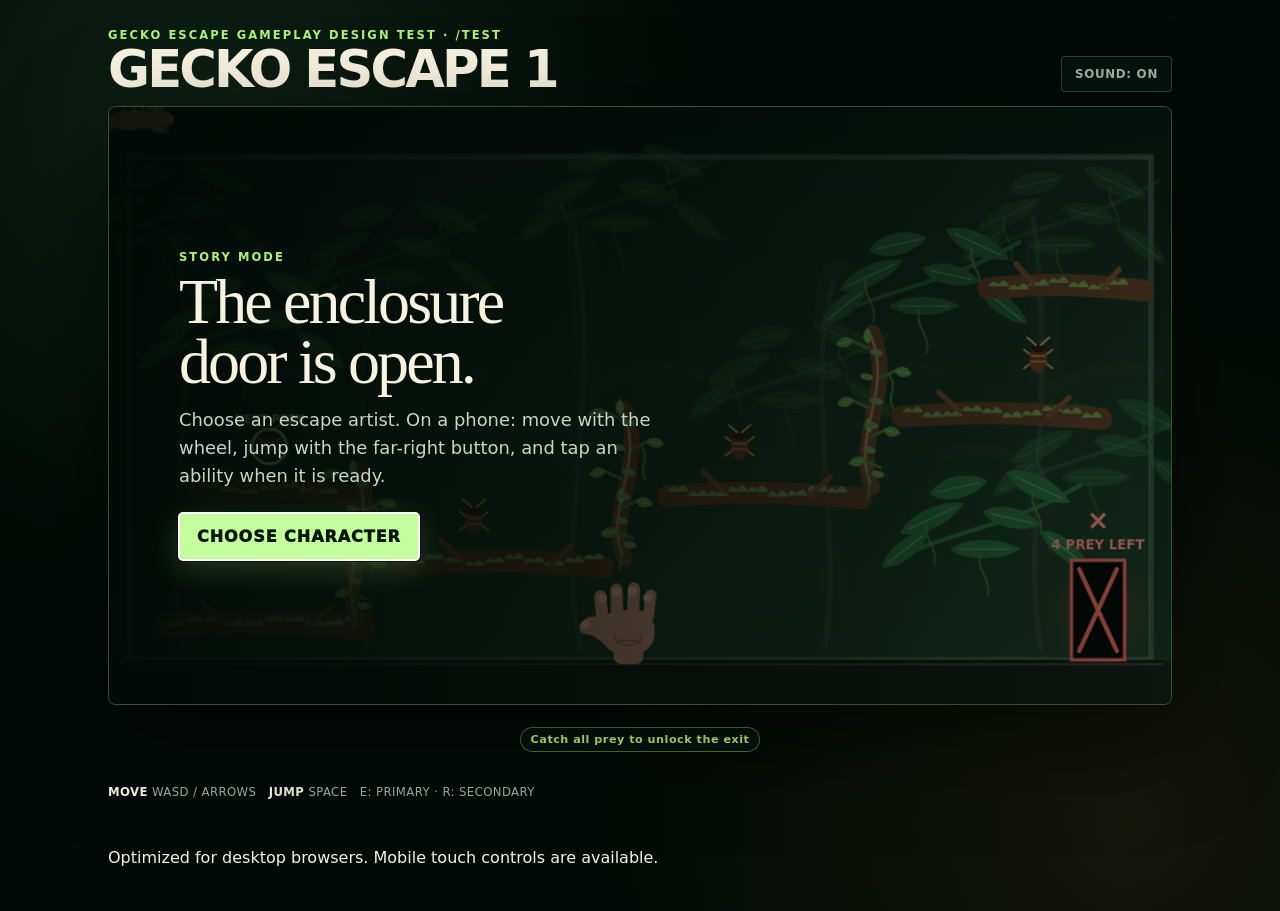
==== commit fc791981: "Promote glass and tree frog game to main" ====
--- a/index.html
+++ b/index.html
@@ -7,7 +7,7 @@
     <meta name="description" content="A tiny reptile and amphibian escape game by Alien Arboreal." />
     <title>Gecko Escape</title>
     <link rel="icon" href="data:image/svg+xml,%3Csvg xmlns='http://www.w3.org/2000/svg' viewBox='0 0 64 64'%3E%3Crect width='64' height='64' rx='14' fill='%2307150f'/%3E%3Cpath d='M13 34c7-15 22-21 35-12 7 5 3 14-5 12-5-1-5-7-1-8-9-5-17 2-20 10-2 6-7 10-12 9' fill='none' stroke='%238fe36a' stroke-width='6' stroke-linecap='round'/%3E%3Ccircle cx='48' cy='24' r='2' fill='%23fff7d6'/%3E%3C/svg%3E" />
-    <link rel="stylesheet" href="style.css?v=20261027-unified" />
+    <link rel="stylesheet" href="style.css?v=20261029-glass-tree-frogs" />
   </head>
   <body>
     <main class="game-shell">
@@ -15,7 +15,7 @@
         <div>
           <p class="eyebrow">ALIEN ARBOREAL PRESENTS</p>
           <h1>GECKO ESCAPE</h1>
-          <p class="game-two-note">STAY TUNED FOR GAME 2</p>
+
         </div>
         <button id="soundButton" class="icon-button" type="button" aria-pressed="true" aria-label="Turn sound off">SOUND: ON</button>
       </header>
@@ -49,6 +49,16 @@
                 <span class="character-icon frog-icon" aria-hidden="true">●</span>
                 <strong>DART FROG</strong>
                 <small>Choose Azureus or the golden poison dart frog.</small>
+              </button>
+              <button type="button" class="character-card" data-character="glassfrog">
+                <span class="character-icon glassfrog-icon" aria-hidden="true">◉</span>
+                <strong>GLASS FROG</strong>
+                <small>A translucent cloud-forest frog that clings to vines and can briefly camouflage.</small>
+              </button>
+              <button type="button" class="character-card" data-character="treefrog">
+                <span class="character-icon treefrog-icon" aria-hidden="true">●</span>
+                <strong>RED-EYED TREE FROG</strong>
+                <small>Climbs hanging vines, catches moths with its tongue, and makes a powerful leap.</small>
               </button>
               <button type="button" class="character-card" data-character="boa">
                 <span class="character-icon boa-icon" aria-hidden="true">≈</span>
@@ -151,6 +161,6 @@
       </div>
       <p class="browser-note">Optimized for desktop browsers. Mobile touch controls are available.</p>
     </main>
-    <script src="game.js?v=20261027-unified"></script>
+    <script src="game.js?v=20261029-main-glass-tree-frogs"></script>
   </body>
 </html>
--- a/style.css
+++ b/style.css
@@ -185,6 +185,8 @@
 .crested-icon { background: #a9f576; color: #07150f; }
 .newt-icon { background: #15171a; color: #f05a31; border: 2px solid #f05a31; }
 .frog-icon { background: #246fbb; color: #071626; border: 2px solid #6dc5ff; }
+.glassfrog-icon { background: #b9f2d3; color: #255947; border: 2px solid #effff5; box-shadow: inset 0 0 0 5px rgba(255,255,255,.22); }
+.treefrog-icon { background: #4fcf59; color: #df3d43; border: 2px solid #ff8a45; }
 .boa-icon { background: #08090a; color: #aaaeb5; border: 2px solid #555b63; font-size: 1.6rem; }
 .raccoon-icon { background: #73777a; color: #1d2022; border: 2px solid #bfc3c4; }
 .opossum-icon { background: #b8b2aa; color: #5c4a49; border: 2px solid #e2adad; font-size: 1.5rem; }
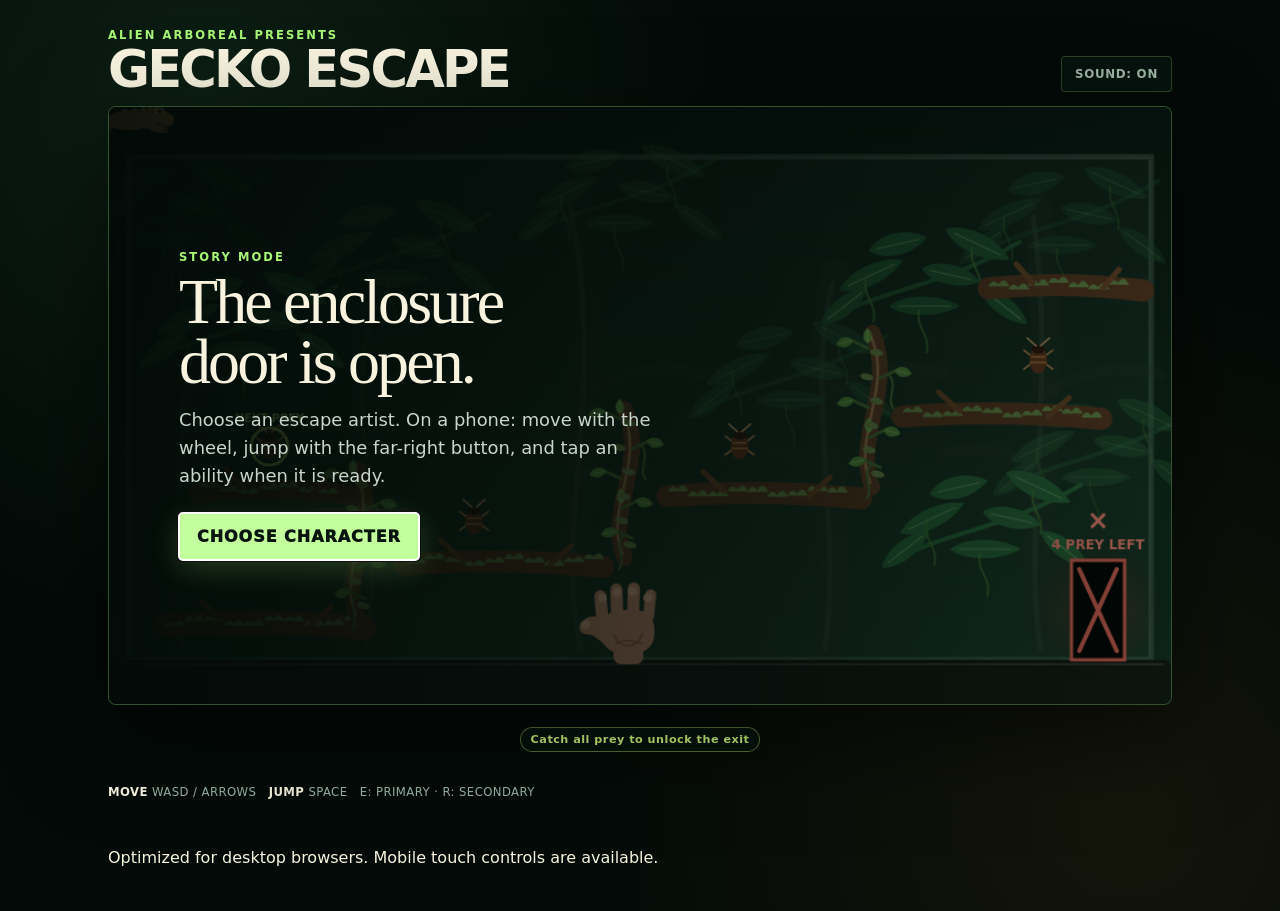
==== commit 67d979c9: "Add gecko morphs and frog habitat bromeliads" ====
--- a/index.html
+++ b/index.html
@@ -118,7 +118,9 @@
               <span>CRESTED GECKO PATTERN</span>
               <button type="button" data-crestie-skin="classic" aria-pressed="true">Classic</button>
               <button type="button" data-crestie-skin="super-dalmatian" aria-pressed="false">Super Dalmatian</button>
-              <button type="button" data-crestie-skin="halloween" aria-pressed="false">Harlequin / Halloween</button>
+              <button type="button" data-crestie-skin="halloween" aria-pressed="false">Halloween</button>
+              <button type="button" data-crestie-skin="lily-white" aria-pressed="false">Lily White</button>
+              <button type="button" data-crestie-skin="axanthic" aria-pressed="false">Axanthic</button>
             </div>
             <div id="frogSkinSelect" class="frog-skin-select hidden" role="group" aria-label="Choose dart frog species">
               <span>DART FROG SPECIES</span>
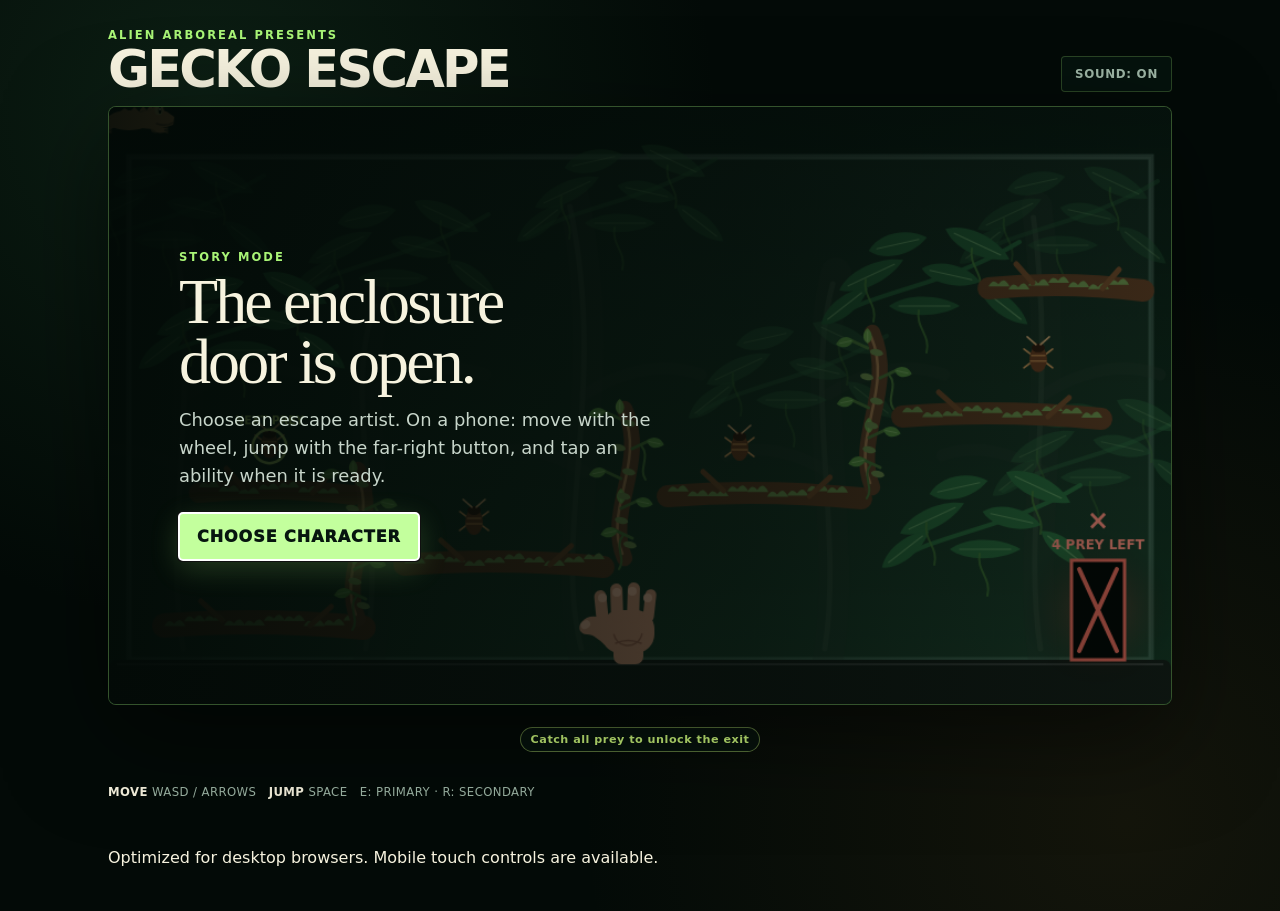
==== commit fa257334: "Refresh habitat build and restore character selector" ====
--- a/index.html
+++ b/index.html
@@ -163,6 +163,6 @@
       </div>
       <p class="browser-note">Optimized for desktop browsers. Mobile touch controls are available.</p>
     </main>
-    <script src="game.js?v=20261029-main-glass-tree-frogs"></script>
+    <script src="game.js?v=20261029-habitat-morphs-67d979c9"></script>
   </body>
 </html>
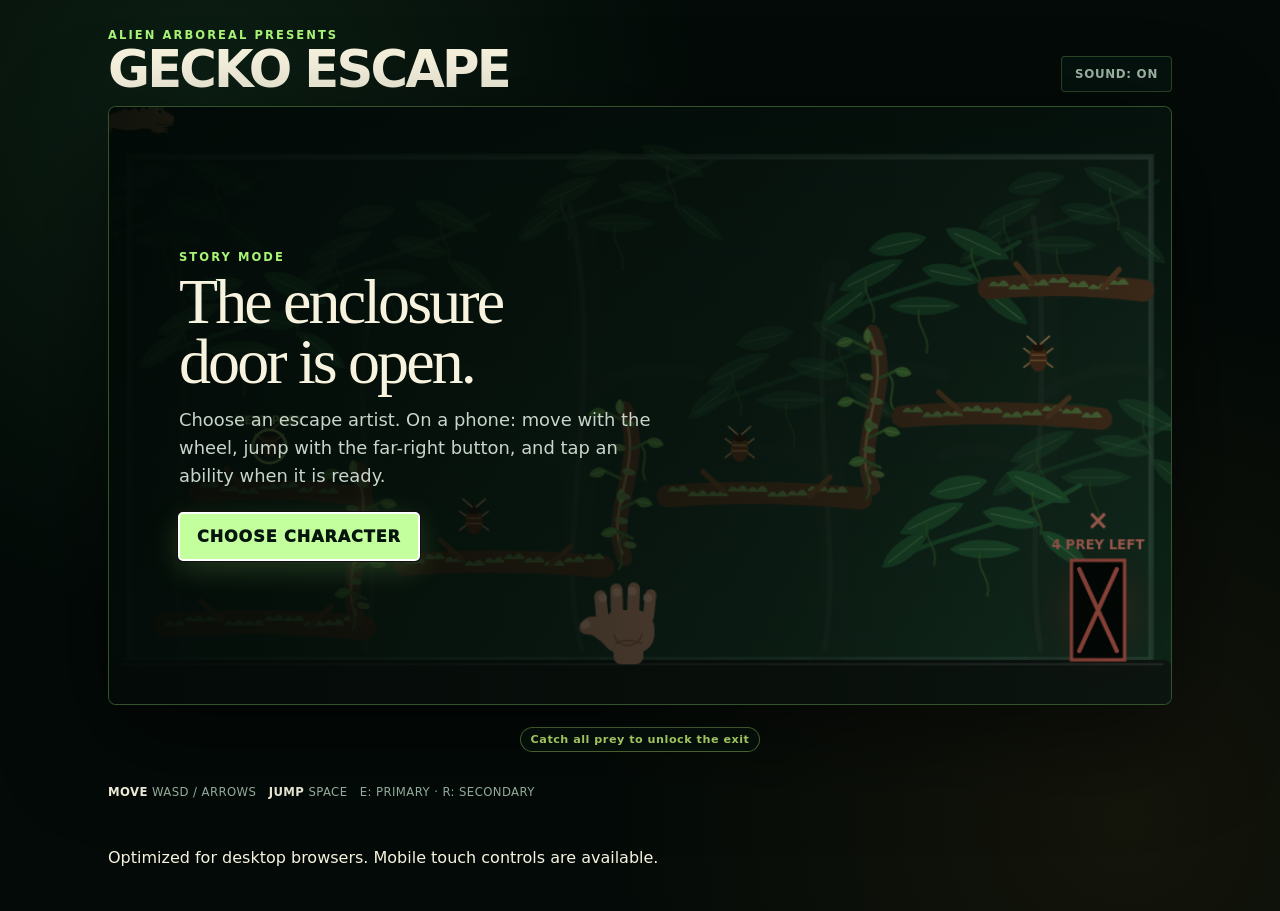
==== commit 6385e58c: "Fade distant foliage in frog habitats" ====
--- a/index.html
+++ b/index.html
@@ -163,6 +163,6 @@
       </div>
       <p class="browser-note">Optimized for desktop browsers. Mobile touch controls are available.</p>
     </main>
-    <script src="game.js?v=20261029-habitat-morphs-67d979c9"></script>
+    <script src="game.js?v=20261029-habitat-atmosphere-v2"></script>
   </body>
 </html>
